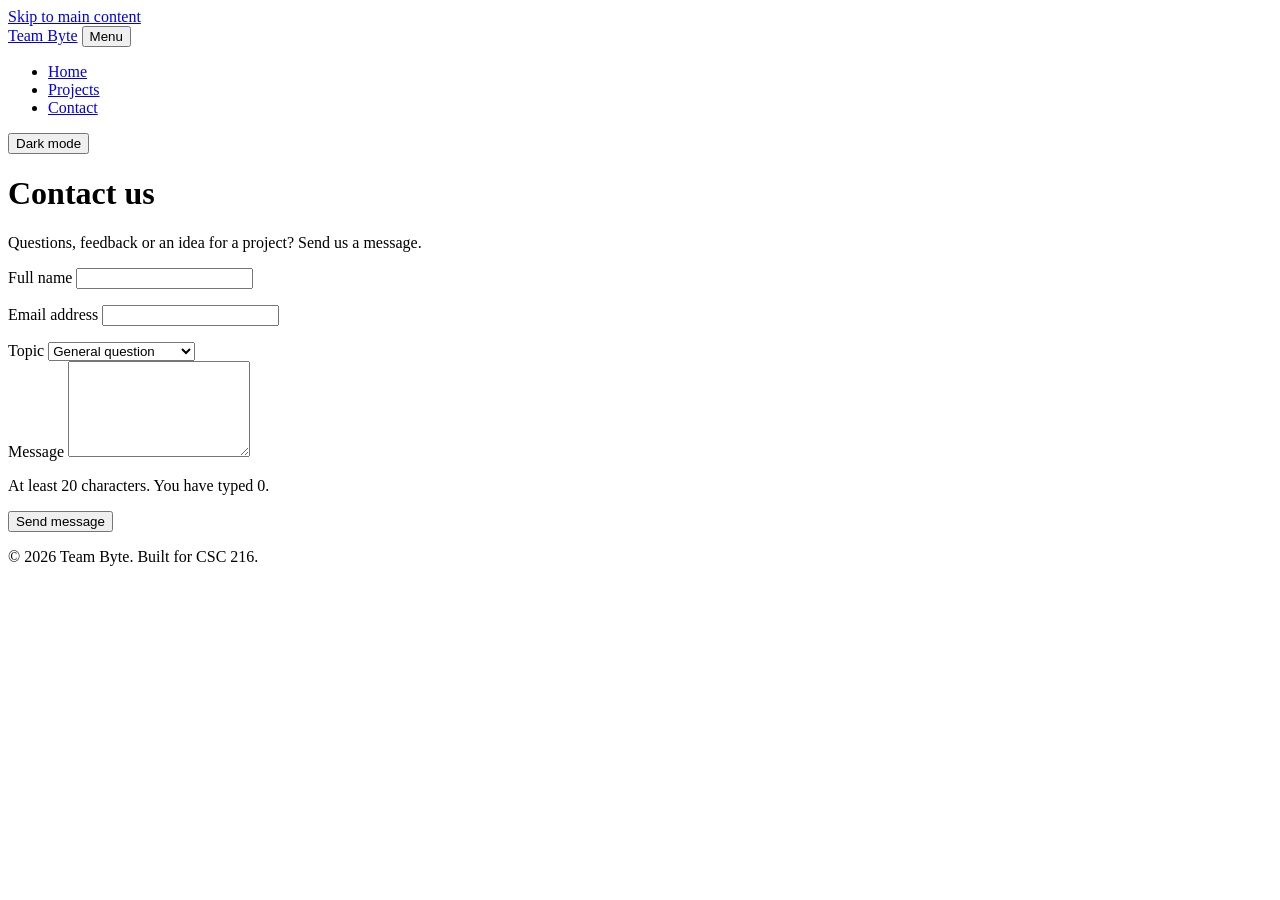
==== contact.html @ 236dc99b "Add projects and contact pages Co-authored-by: Victor Mutugi <mgstudios0123@gmail.com>" ====
<!DOCTYPE html>
<html lang="en">
<head>
  <meta charset="UTF-8">
  <meta name="viewport" content="width=device-width, initial-scale=1.0">
  <meta name="description" content="Send a message to Team Byte.">
  <title>Contact | Team Byte</title>
  <link rel="stylesheet" href="css/styles.css">
  <script src="js/script.js" defer></script>
</head>
<body>
  <a class="skip-link" href="#main">Skip to main content</a>

  <header class="site-header">
    <div class="container header-inner">
      <a class="logo" href="index.html">Team Byte</a>
      <button class="nav-toggle" type="button" aria-expanded="false" aria-controls="site-nav">Menu</button>
      <nav id="site-nav" class="site-nav" aria-label="Main">
        <ul>
          <li><a href="index.html">Home</a></li>
          <li><a href="projects.html">Projects</a></li>
          <li><a href="contact.html" aria-current="page">Contact</a></li>
        </ul>
      </nav>
      <button class="theme-toggle" type="button" aria-pressed="false">Dark mode</button>
    </div>
  </header>

  <main id="main" class="container">
    <header class="page-header">
      <h1>Contact us</h1>
      <p class="lead">Questions, feedback or an idea for a project? Send us a message.</p>
    </header>

    <form id="contact-form" class="contact-form" novalidate>
      <div class="field">
        <label for="name">Full name</label>
        <input type="text" id="name" name="name" autocomplete="name" required aria-describedby="name-error">
        <p class="error" id="name-error"></p>
      </div>

      <div class="field">
        <label for="email">Email address</label>
        <input type="email" id="email" name="email" autocomplete="email" required aria-describedby="email-error">
        <p class="error" id="email-error"></p>
      </div>

      <div class="field">
        <label for="topic">Topic</label>
        <select id="topic" name="topic">
          <option value="general">General question</option>
          <option value="collaboration">Collaboration</option>
          <option value="feedback">Feedback on our site</option>
        </select>
      </div>

      <div class="field">
        <label for="message">Message</label>
        <textarea id="message" name="message" rows="6" required minlength="20" aria-describedby="message-hint message-error"></textarea>
        <p class="hint" id="message-hint">At least 20 characters. You have typed <span id="char-count">0</span>.</p>
        <p class="error" id="message-error"></p>
      </div>

      <button class="button" type="submit">Send message</button>
      <p id="form-status" class="form-status" role="status"></p>
    </form>
  </main>

  <footer class="site-footer">
    <div class="container">
      <p>© <span id="year">2026</span> Team Byte. Built for CSC 216.</p>
    </div>
  </footer>
</body>
</html>
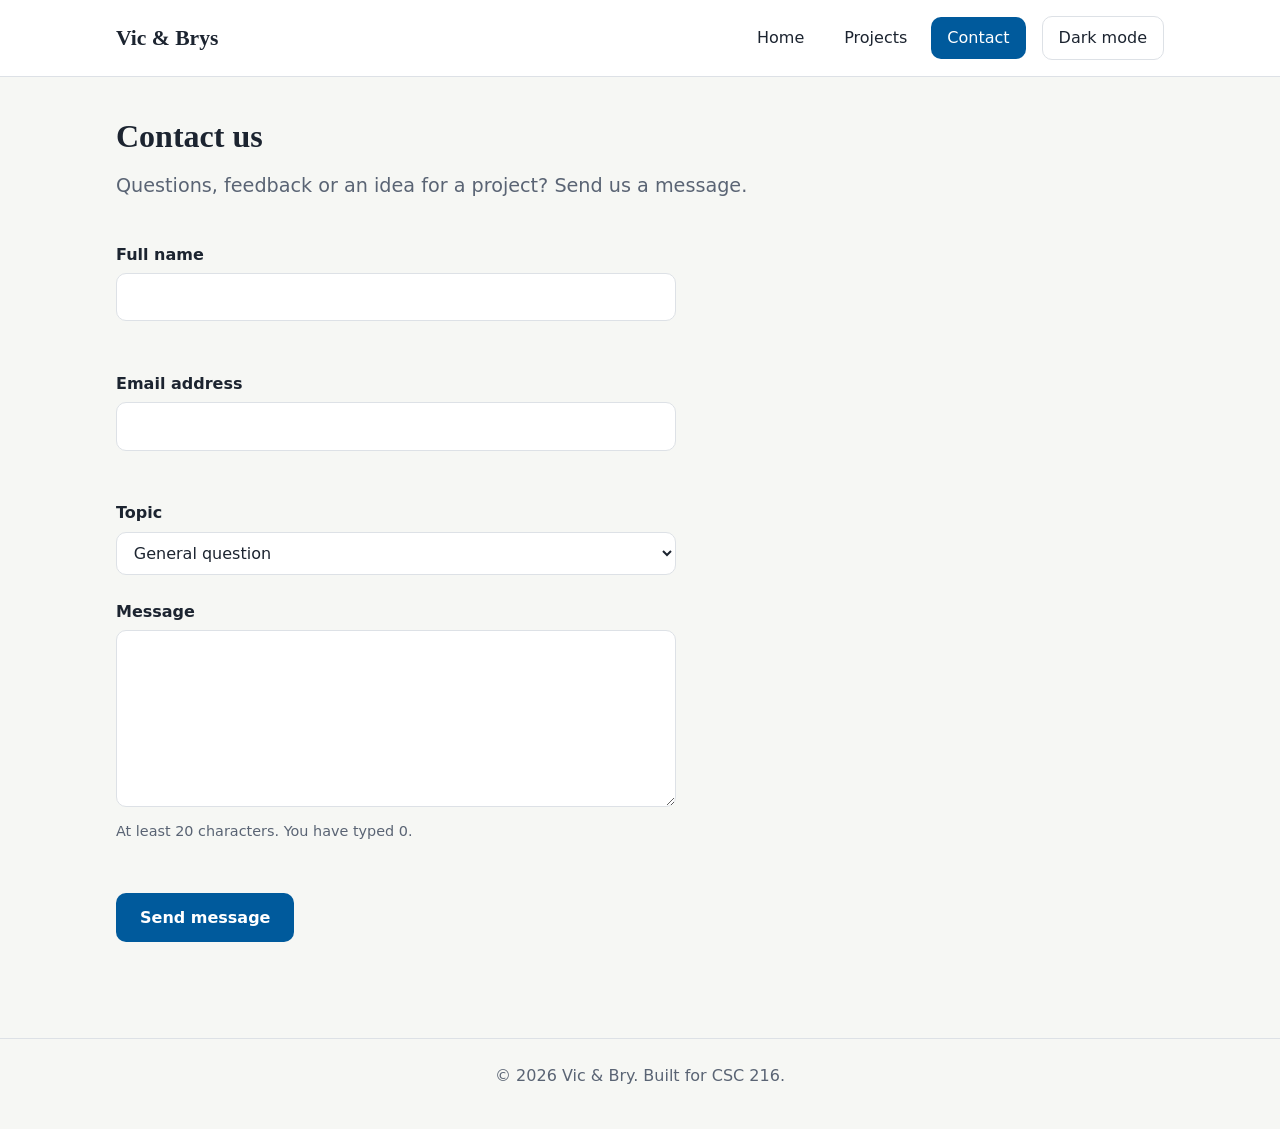
==== commit ab766805: "We made it ours Co-aurthored-by: Brian Kiprotich<briankiprotich0856@gmail.com>" ====
--- a/contact.html
+++ b/contact.html
@@ -1,75 +1,110 @@
-<!DOCTYPE html>
+<!doctype html>
 <html lang="en">
-<head>
-  <meta charset="UTF-8">
-  <meta name="viewport" content="width=device-width, initial-scale=1.0">
-  <meta name="description" content="Send a message to Team Byte.">
-  <title>Contact | Team Byte</title>
-  <link rel="stylesheet" href="css/styles.css">
-  <script src="js/script.js" defer></script>
-</head>
-<body>
-  <a class="skip-link" href="#main">Skip to main content</a>
+  <head>
+    <meta charset="UTF-8" />
+    <meta name="viewport" content="width=device-width, initial-scale=1.0" />
+    <meta name="description" content="Send a message to Vic & Bry." />
+    <title>Contact | Vic & Bry</title>
+    <link rel="stylesheet" href="css/styles.css" />
+    <script src="js/script.js" defer></script>
+  </head>
+  <body>
+    <a class="skip-link" href="#main">Skip to main content</a>
 
-  <header class="site-header">
-    <div class="container header-inner">
-      <a class="logo" href="index.html">Team Byte</a>
-      <button class="nav-toggle" type="button" aria-expanded="false" aria-controls="site-nav">Menu</button>
-      <nav id="site-nav" class="site-nav" aria-label="Main">
-        <ul>
-          <li><a href="index.html">Home</a></li>
-          <li><a href="projects.html">Projects</a></li>
-          <li><a href="contact.html" aria-current="page">Contact</a></li>
-        </ul>
-      </nav>
-      <button class="theme-toggle" type="button" aria-pressed="false">Dark mode</button>
-    </div>
-  </header>
-
-  <main id="main" class="container">
-    <header class="page-header">
-      <h1>Contact us</h1>
-      <p class="lead">Questions, feedback or an idea for a project? Send us a message.</p>
+    <header class="site-header">
+      <div class="container header-inner">
+        <a class="logo" href="index.html">Vic & Brys</a>
+        <button
+          class="nav-toggle"
+          type="button"
+          aria-expanded="false"
+          aria-controls="site-nav"
+        >
+          Menu
+        </button>
+        <nav id="site-nav" class="site-nav" aria-label="Main">
+          <ul>
+            <li><a href="index.html">Home</a></li>
+            <li><a href="projects.html">Projects</a></li>
+            <li><a href="contact.html" aria-current="page">Contact</a></li>
+          </ul>
+        </nav>
+        <button class="theme-toggle" type="button" aria-pressed="false">
+          Dark mode
+        </button>
+      </div>
     </header>
 
-    <form id="contact-form" class="contact-form" novalidate>
-      <div class="field">
-        <label for="name">Full name</label>
-        <input type="text" id="name" name="name" autocomplete="name" required aria-describedby="name-error">
-        <p class="error" id="name-error"></p>
+    <main id="main" class="container">
+      <header class="page-header">
+        <h1>Contact us</h1>
+        <p class="lead">
+          Questions, feedback or an idea for a project? Send us a message.
+        </p>
+      </header>
+
+      <form id="contact-form" class="contact-form" novalidate>
+        <div class="field">
+          <label for="name">Full name</label>
+          <input
+            type="text"
+            id="name"
+            name="name"
+            autocomplete="name"
+            required
+            aria-describedby="name-error"
+          />
+          <p class="error" id="name-error"></p>
+        </div>
+
+        <div class="field">
+          <label for="email">Email address</label>
+          <input
+            type="email"
+            id="email"
+            name="email"
+            autocomplete="email"
+            required
+            aria-describedby="email-error"
+          />
+          <p class="error" id="email-error"></p>
+        </div>
+
+        <div class="field">
+          <label for="topic">Topic</label>
+          <select id="topic" name="topic">
+            <option value="general">General question</option>
+            <option value="collaboration">Collaboration</option>
+            <option value="feedback">Feedback on our site</option>
+          </select>
+        </div>
+
+        <div class="field">
+          <label for="message">Message</label>
+          <textarea
+            id="message"
+            name="message"
+            rows="6"
+            required
+            minlength="20"
+            aria-describedby="message-hint message-error"
+          ></textarea>
+          <p class="hint" id="message-hint">
+            At least 20 characters. You have typed
+            <span id="char-count">0</span>.
+          </p>
+          <p class="error" id="message-error"></p>
+        </div>
+
+        <button class="button" type="submit">Send message</button>
+        <p id="form-status" class="form-status" role="status"></p>
+      </form>
+    </main>
+
+    <footer class="site-footer">
+      <div class="container">
+        <p>© <span id="year">2026</span> Vic & Bry. Built for CSC 216.</p>
       </div>
-
-      <div class="field">
-        <label for="email">Email address</label>
-        <input type="email" id="email" name="email" autocomplete="email" required aria-describedby="email-error">
-        <p class="error" id="email-error"></p>
-      </div>
-
-      <div class="field">
-        <label for="topic">Topic</label>
-        <select id="topic" name="topic">
-          <option value="general">General question</option>
-          <option value="collaboration">Collaboration</option>
-          <option value="feedback">Feedback on our site</option>
-        </select>
-      </div>
-
-      <div class="field">
-        <label for="message">Message</label>
-        <textarea id="message" name="message" rows="6" required minlength="20" aria-describedby="message-hint message-error"></textarea>
-        <p class="hint" id="message-hint">At least 20 characters. You have typed <span id="char-count">0</span>.</p>
-        <p class="error" id="message-error"></p>
-      </div>
-
-      <button class="button" type="submit">Send message</button>
-      <p id="form-status" class="form-status" role="status"></p>
-    </form>
-  </main>
-
-  <footer class="site-footer">
-    <div class="container">
-      <p>© <span id="year">2026</span> Team Byte. Built for CSC 216.</p>
-    </div>
-  </footer>
-</body>
-</html>+    </footer>
+  </body>
+</html>
--- a/css/styles.css
+++ b/css/styles.css
@@ -0,0 +1,428 @@
+/* =====================================================
+   Team website stylesheet (CSC 216, Lab 2)
+   One file styles every page on the site.
+   ===================================================== */
+
+/* ---------- 1. Design tokens ---------- */
+:root {
+  --color-bg: #f6f7f4;
+  --color-surface: #ffffff;
+  --color-text: #1c2430;
+  --color-muted: #5a6474;
+  --color-primary: #005a9c;
+  --color-primary-dark: #003d6b;
+  --color-on-primary: #ffffff;
+  --color-border: #dde1e6;
+  --color-error: #b3261e;
+  --color-success: #1e7b3a;
+
+  --font-body: system-ui, -apple-system, "Segoe UI", Roboto, Arial, sans-serif;
+  --font-heading: Georgia, "Times New Roman", serif;
+
+  --space-1: 0.5rem;
+  --space-2: 1rem;
+  --space-3: 1.5rem;
+  --space-4: 2.5rem;
+  --space-5: 4rem;
+
+  --radius: 10px;
+  --max-width: 1080px;
+}
+
+body.dark {
+  --color-bg: #11161d;
+  --color-surface: #1a212b;
+  --color-text: #e7ebf0;
+  --color-muted: #a2abb9;
+  --color-primary: #66b2ff;
+  --color-primary-dark: #99ccff;
+  --color-on-primary: #0b1f1f;
+  --color-border: #2b3340;
+  --color-error: #ff8a80;
+  --color-success: #7ddc97;
+  color-scheme: dark;
+}
+
+/* ---------- 2. Base and reset ---------- */
+*,
+*::before,
+*::after {
+  box-sizing: border-box;
+}
+
+body {
+  margin: 0;
+  font-family: var(--font-body);
+  font-size: 1rem;
+  line-height: 1.6;
+  color: var(--color-text);
+  background-color: var(--color-bg);
+  transition:
+    background-color 0.3s ease,
+    color 0.3s ease;
+}
+
+h1,
+h2,
+h3 {
+  font-family: var(--font-heading);
+  line-height: 1.2;
+  margin: 0 0 var(--space-2);
+}
+
+p {
+  margin: 0 0 var(--space-2);
+}
+
+a {
+  color: var(--color-primary);
+}
+
+a:hover {
+  color: var(--color-primary-dark);
+}
+
+img {
+  max-width: 100%;
+  display: block;
+}
+
+:focus-visible {
+  outline: 3px solid var(--color-primary);
+  outline-offset: 3px;
+}
+
+/* ---------- 3. Layout helpers ---------- */
+.container {
+  width: 100%;
+  max-width: var(--max-width);
+  margin-inline: auto;
+  padding-inline: var(--space-2);
+}
+
+.section {
+  padding-block: var(--space-4);
+}
+
+.skip-link {
+  position: absolute;
+  top: -4rem;
+  left: var(--space-2);
+  z-index: 100;
+  padding: var(--space-1) var(--space-2);
+  border-radius: var(--radius);
+  background-color: var(--color-primary);
+  color: var(--color-on-primary);
+}
+
+.skip-link:focus {
+  top: var(--space-2);
+}
+
+/* ---------- 4. Header and navigation ---------- */
+.site-header {
+  position: sticky;
+  top: 0;
+  z-index: 10;
+  background-color: var(--color-surface);
+  border-bottom: 1px solid var(--color-border);
+}
+
+.header-inner {
+  display: flex;
+  flex-wrap: wrap;
+  align-items: center;
+  gap: var(--space-2);
+  padding-block: var(--space-2);
+}
+
+.logo {
+  margin-right: auto;
+  font-family: var(--font-heading);
+  font-size: 1.35rem;
+  font-weight: 700;
+  color: var(--color-text);
+  text-decoration: none;
+}
+
+.site-nav ul {
+  display: flex;
+  gap: var(--space-1);
+  margin: 0;
+  padding: 0;
+  list-style: none;
+}
+
+.site-nav a {
+  display: block;
+  padding: var(--space-1) var(--space-2);
+  border-radius: var(--radius);
+  color: var(--color-text);
+  font-weight: 500;
+  text-decoration: none;
+}
+
+.site-nav a:hover {
+  background-color: var(--color-bg);
+}
+
+.site-nav a[aria-current="page"] {
+  background-color: var(--color-primary);
+  color: var(--color-on-primary);
+}
+
+.nav-toggle,
+.theme-toggle {
+  padding: var(--space-1) var(--space-2);
+  border: 1px solid var(--color-border);
+  border-radius: var(--radius);
+  background-color: transparent;
+  color: var(--color-text);
+  font: inherit;
+  cursor: pointer;
+}
+
+.theme-toggle[aria-pressed="true"] {
+  border-color: var(--color-primary);
+  color: var(--color-primary);
+}
+
+.nav-toggle {
+  display: none;
+}
+
+/* ---------- 5. Buttons and hero ---------- */
+.button {
+  display: inline-block;
+  padding: 0.75rem 1.5rem;
+  border: none;
+  border-radius: var(--radius);
+  background-color: var(--color-primary);
+  color: var(--color-on-primary);
+  font: inherit;
+  font-weight: 600;
+  text-decoration: none;
+  cursor: pointer;
+  transition:
+    background-color 0.2s ease,
+    transform 0.2s ease;
+}
+
+.button:hover {
+  background-color: var(--color-primary-dark);
+  color: var(--color-on-primary);
+  transform: translateY(-2px);
+}
+
+.hero {
+  padding-block: var(--space-5);
+  background: linear-gradient(135deg, var(--color-surface), var(--color-bg));
+  border-bottom: 1px solid var(--color-border);
+}
+
+.hero h1 {
+  max-width: 18ch;
+  font-size: clamp(2rem, 5vw, 3.25rem);
+}
+
+.eyebrow {
+  margin-bottom: var(--space-1);
+  color: var(--color-primary);
+  font-size: 0.8rem;
+  font-weight: 700;
+  letter-spacing: 0.12em;
+  text-transform: uppercase;
+}
+
+.lead {
+  max-width: 55ch;
+  margin-bottom: var(--space-3);
+  color: var(--color-muted);
+  font-size: 1.2rem;
+}
+
+.page-header {
+  padding-block: var(--space-4) var(--space-2);
+}
+
+/* ---------- 6. Cards and grids ---------- */
+.team-grid,
+.project-grid {
+  display: grid;
+  grid-template-columns: repeat(auto-fit, minmax(260px, 1fr));
+  gap: var(--space-3);
+}
+
+.card {
+  padding: var(--space-3);
+  border: 1px solid var(--color-border);
+  border-radius: var(--radius);
+  background-color: var(--color-surface);
+}
+
+.avatar {
+  display: grid;
+  place-items: center;
+  width: 64px;
+  height: 64px;
+  margin-bottom: var(--space-2);
+  border-radius: 50%;
+  background-color: var(--color-primary);
+  color: var(--color-on-primary);
+  font-size: 1.25rem;
+  font-weight: 700;
+}
+
+.role {
+  color: var(--color-primary);
+  font-weight: 600;
+}
+
+.skill-list {
+  padding-left: 1.25rem;
+}
+
+.skill-list li {
+  margin-bottom: var(--space-1);
+}
+
+/* ---------- 7. Projects page ---------- */
+.filters {
+  display: flex;
+  flex-wrap: wrap;
+  gap: var(--space-1);
+  margin-bottom: var(--space-2);
+}
+
+.filter-btn {
+  padding: 0.4rem 1rem;
+  border: 1px solid var(--color-border);
+  border-radius: 999px;
+  background-color: var(--color-surface);
+  color: var(--color-text);
+  font: inherit;
+  cursor: pointer;
+}
+
+.filter-btn[aria-pressed="true"] {
+  border-color: var(--color-primary);
+  background-color: var(--color-primary);
+  color: var(--color-on-primary);
+}
+
+.project-count {
+  color: var(--color-muted);
+}
+
+.tag {
+  display: inline-block;
+  margin-bottom: var(--space-1);
+  color: var(--color-primary);
+  font-size: 0.75rem;
+  font-weight: 700;
+  letter-spacing: 0.06em;
+  text-transform: uppercase;
+}
+
+/* ---------- 8. Contact form ---------- */
+.contact-form {
+  max-width: 560px;
+  padding-bottom: var(--space-4);
+}
+
+.field {
+  margin-bottom: var(--space-3);
+}
+
+label {
+  display: block;
+  margin-bottom: 0.35rem;
+  font-weight: 600;
+}
+
+input,
+select,
+textarea {
+  width: 100%;
+  padding: 0.65rem 0.8rem;
+  border: 1px solid var(--color-border);
+  border-radius: var(--radius);
+  background-color: var(--color-surface);
+  color: var(--color-text);
+  font: inherit;
+}
+
+input:focus,
+select:focus,
+textarea:focus {
+  border-color: var(--color-primary);
+}
+
+input[aria-invalid="true"],
+textarea[aria-invalid="true"] {
+  border-color: var(--color-error);
+}
+
+.hint,
+.error {
+  margin: 0.35rem 0 0;
+  font-size: 0.9rem;
+}
+
+.hint {
+  color: var(--color-muted);
+}
+
+.error {
+  min-height: 1.4em;
+  color: var(--color-error);
+}
+
+.form-status {
+  margin-top: var(--space-2);
+  color: var(--color-success);
+  font-weight: 600;
+}
+
+/* ---------- 9. Footer ---------- */
+.site-footer {
+  margin-top: var(--space-4);
+  padding-block: var(--space-3);
+  border-top: 1px solid var(--color-border);
+  color: var(--color-muted);
+  text-align: center;
+}
+
+/* ---------- 10. Small screens ---------- */
+@media (max-width: 700px) {
+  .nav-toggle {
+    display: inline-block;
+  }
+
+  .site-nav {
+    display: none;
+    order: 3;
+    width: 100%;
+  }
+
+  .site-nav.open {
+    display: block;
+  }
+
+  .site-nav ul {
+    flex-direction: column;
+  }
+
+  .section {
+    padding-block: var(--space-3);
+  }
+}
+
+/* ---------- 11. Respect reduced-motion preferences ---------- */
+@media (prefers-reduced-motion: reduce) {
+  *,
+  *::before,
+  *::after {
+    transition: none !important;
+  }
+}
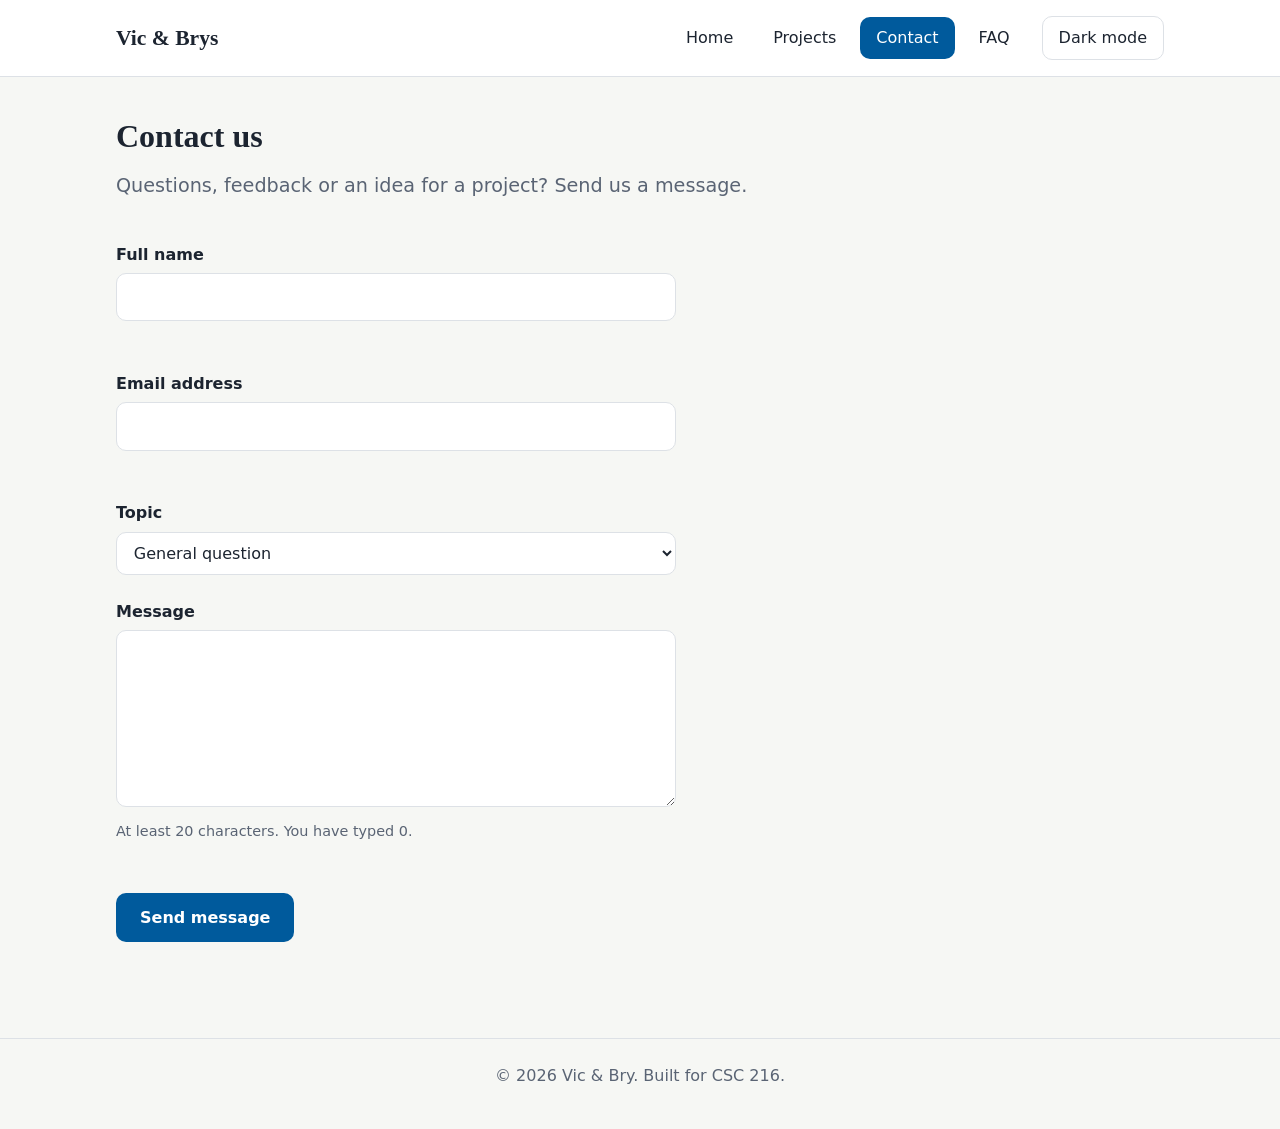
==== commit 4f2d3278: "Added the FAQ page from the extension challenges Co-aurthored-by: Brian Kiptorich<briankiprotich0856" ====
--- a/contact.html
+++ b/contact.html
@@ -27,6 +27,7 @@
             <li><a href="index.html">Home</a></li>
             <li><a href="projects.html">Projects</a></li>
             <li><a href="contact.html" aria-current="page">Contact</a></li>
+            <li><a href="faq.html">FAQ</a></li>
           </ul>
         </nav>
         <button class="theme-toggle" type="button" aria-pressed="false">
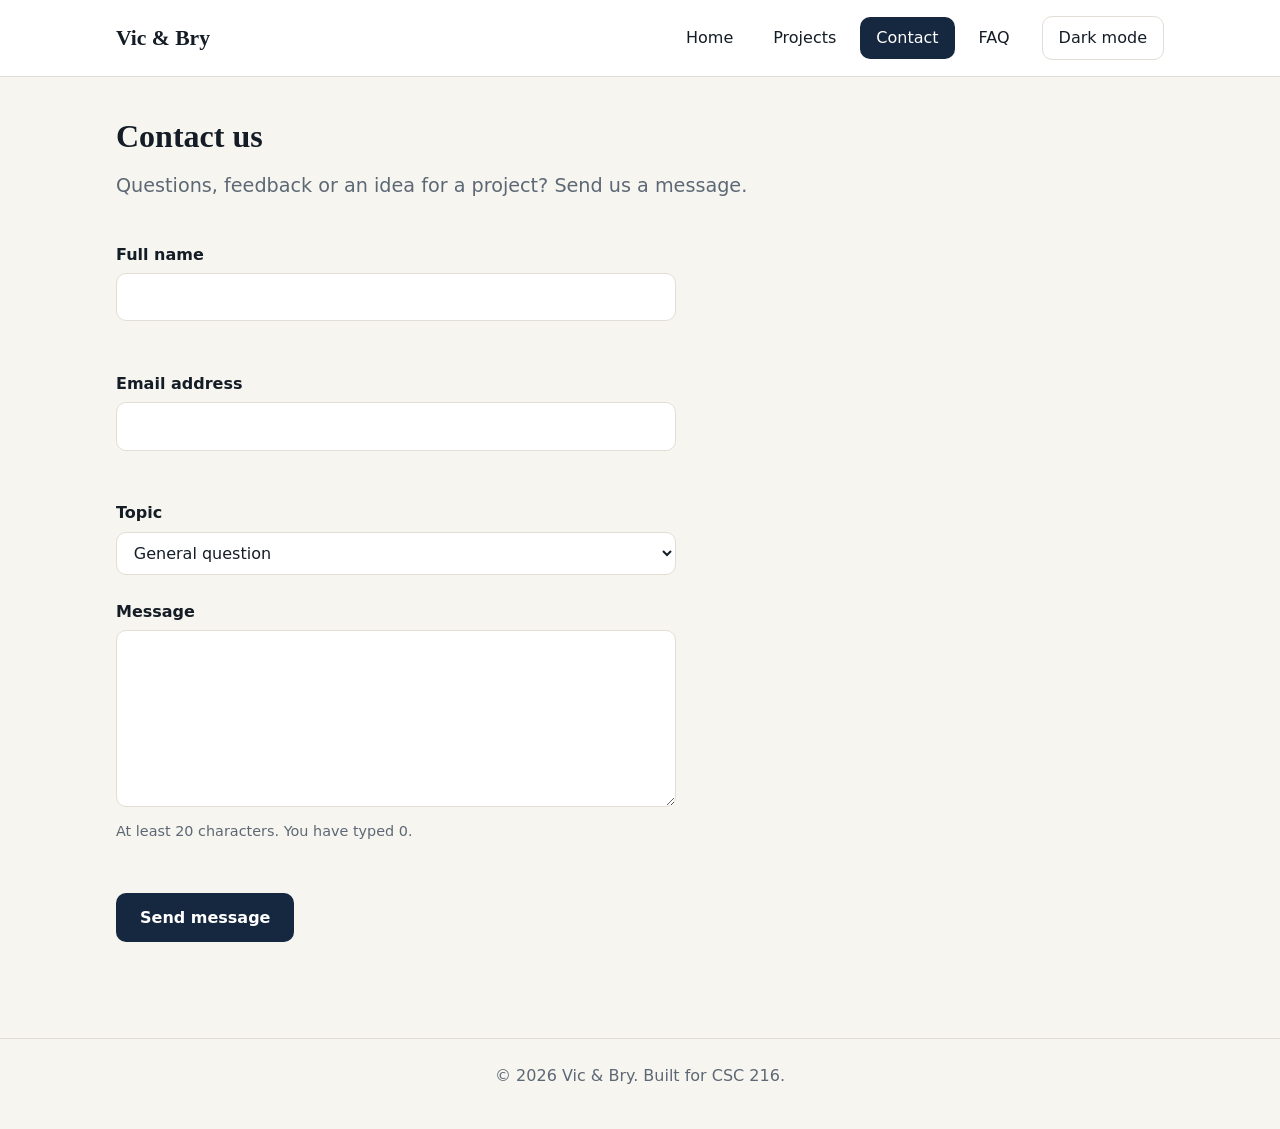
==== commit 5905ba77: "Updated the README and fixed some bugs" ====
--- a/contact.html
+++ b/contact.html
@@ -13,7 +13,7 @@
 
     <header class="site-header">
       <div class="container header-inner">
-        <a class="logo" href="index.html">Vic & Brys</a>
+        <a class="logo" href="index.html">Vic & Bry</a>
         <button
           class="nav-toggle"
           type="button"
--- a/css/styles.css
+++ b/css/styles.css
@@ -5,14 +5,14 @@
 
 /* ---------- 1. Design tokens ---------- */
 :root {
-  --color-bg: #f6f7f4;
+  --color-bg: #f7f5f0;
   --color-surface: #ffffff;
-  --color-text: #1c2430;
-  --color-muted: #5a6474;
-  --color-primary: #005a9c;
-  --color-primary-dark: #003d6b;
+  --color-text: #141c26;
+  --color-muted: #5d6875;
+  --color-primary: #16283f;
+  --color-primary-dark: #0e1b2e;
   --color-on-primary: #ffffff;
-  --color-border: #dde1e6;
+  --color-border: #e3ded5;
   --color-error: #b3261e;
   --color-success: #1e7b3a;
 
@@ -30,19 +30,18 @@
 }
 
 body.dark {
-  --color-bg: #11161d;
-  --color-surface: #1a212b;
-  --color-text: #e7ebf0;
-  --color-muted: #a2abb9;
-  --color-primary: #66b2ff;
-  --color-primary-dark: #99ccff;
-  --color-on-primary: #0b1f1f;
-  --color-border: #2b3340;
+  --color-bg: #0e141e;
+  --color-surface: #171f2e;
+  --color-text: #edf0f3;
+  --color-muted: #a8b3c0;
+  --color-primary: #d9b98c;
+  --color-primary-dark: #eacfa5;
+  --color-on-primary: #141a26;
+  --color-border: #2b3546;
   --color-error: #ff8a80;
   --color-success: #7ddc97;
   color-scheme: dark;
 }
-
 /* ---------- 2. Base and reset ---------- */
 *,
 *::before,
